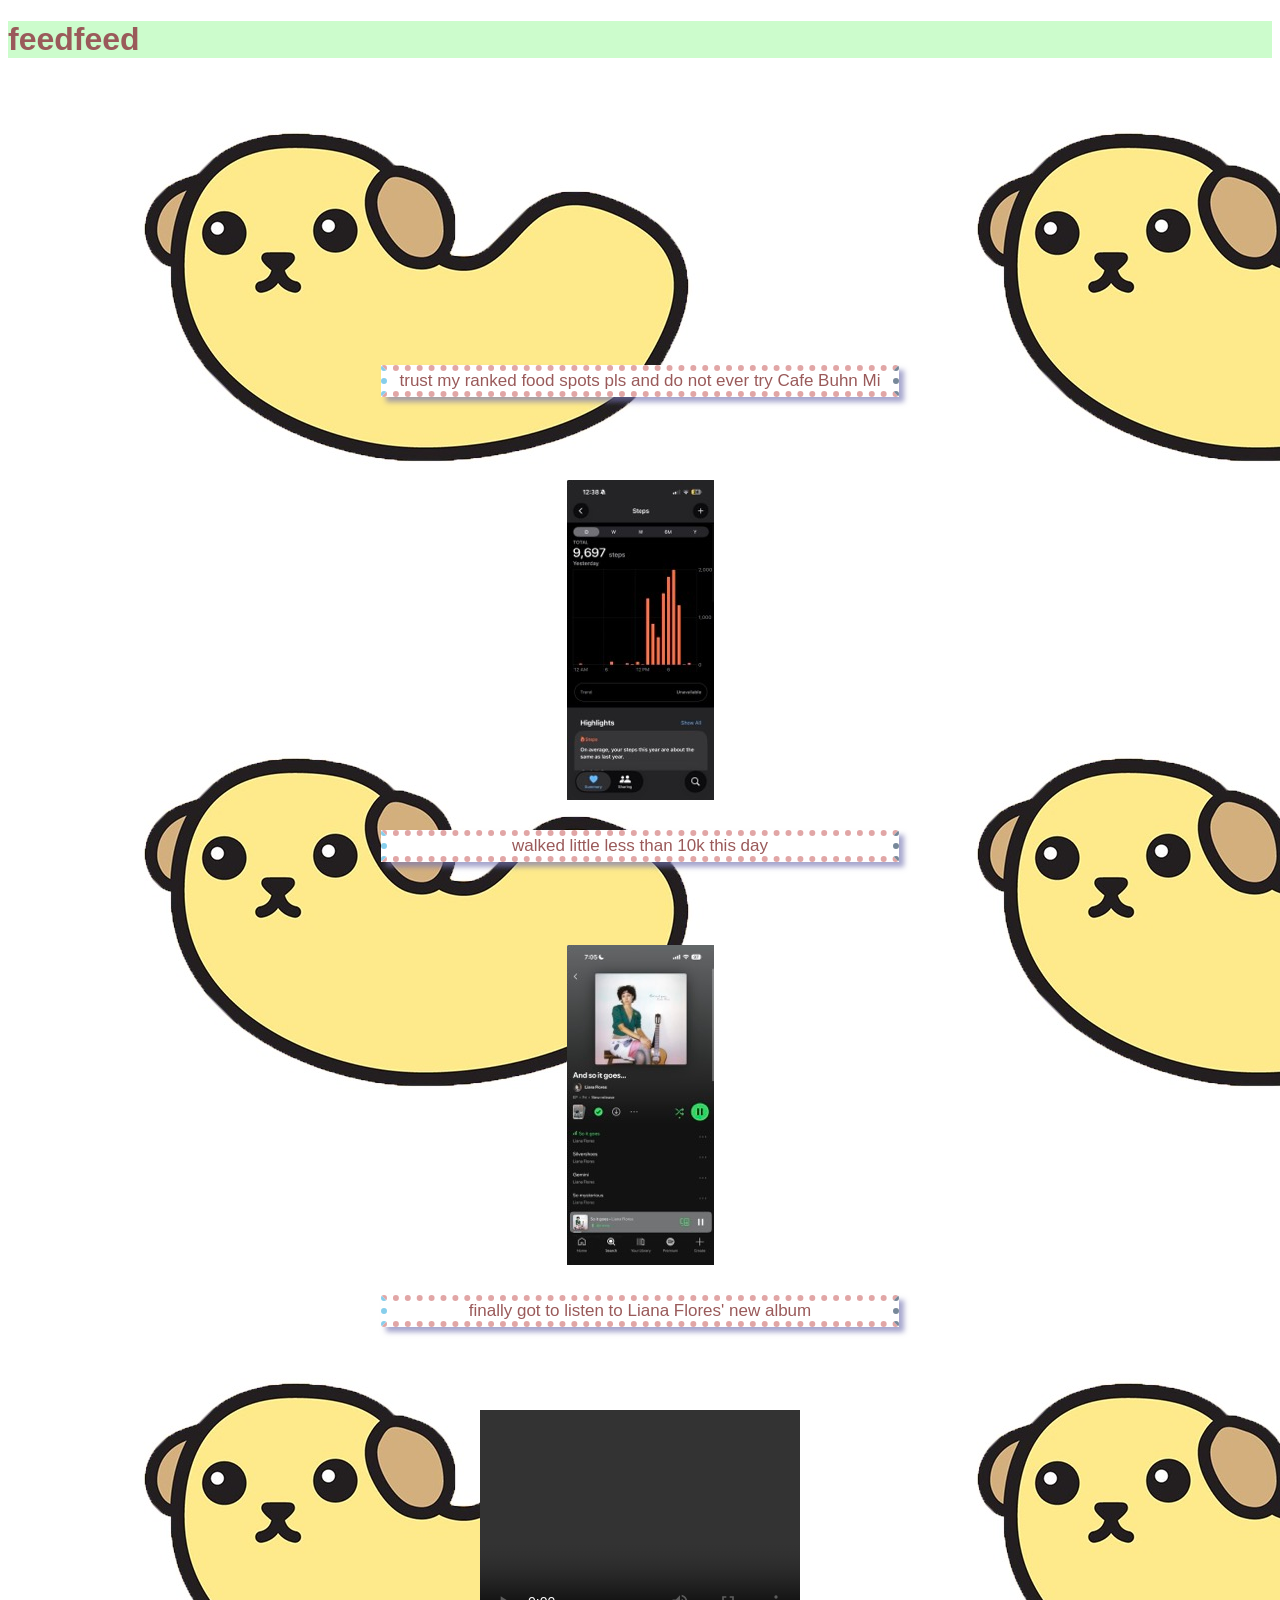
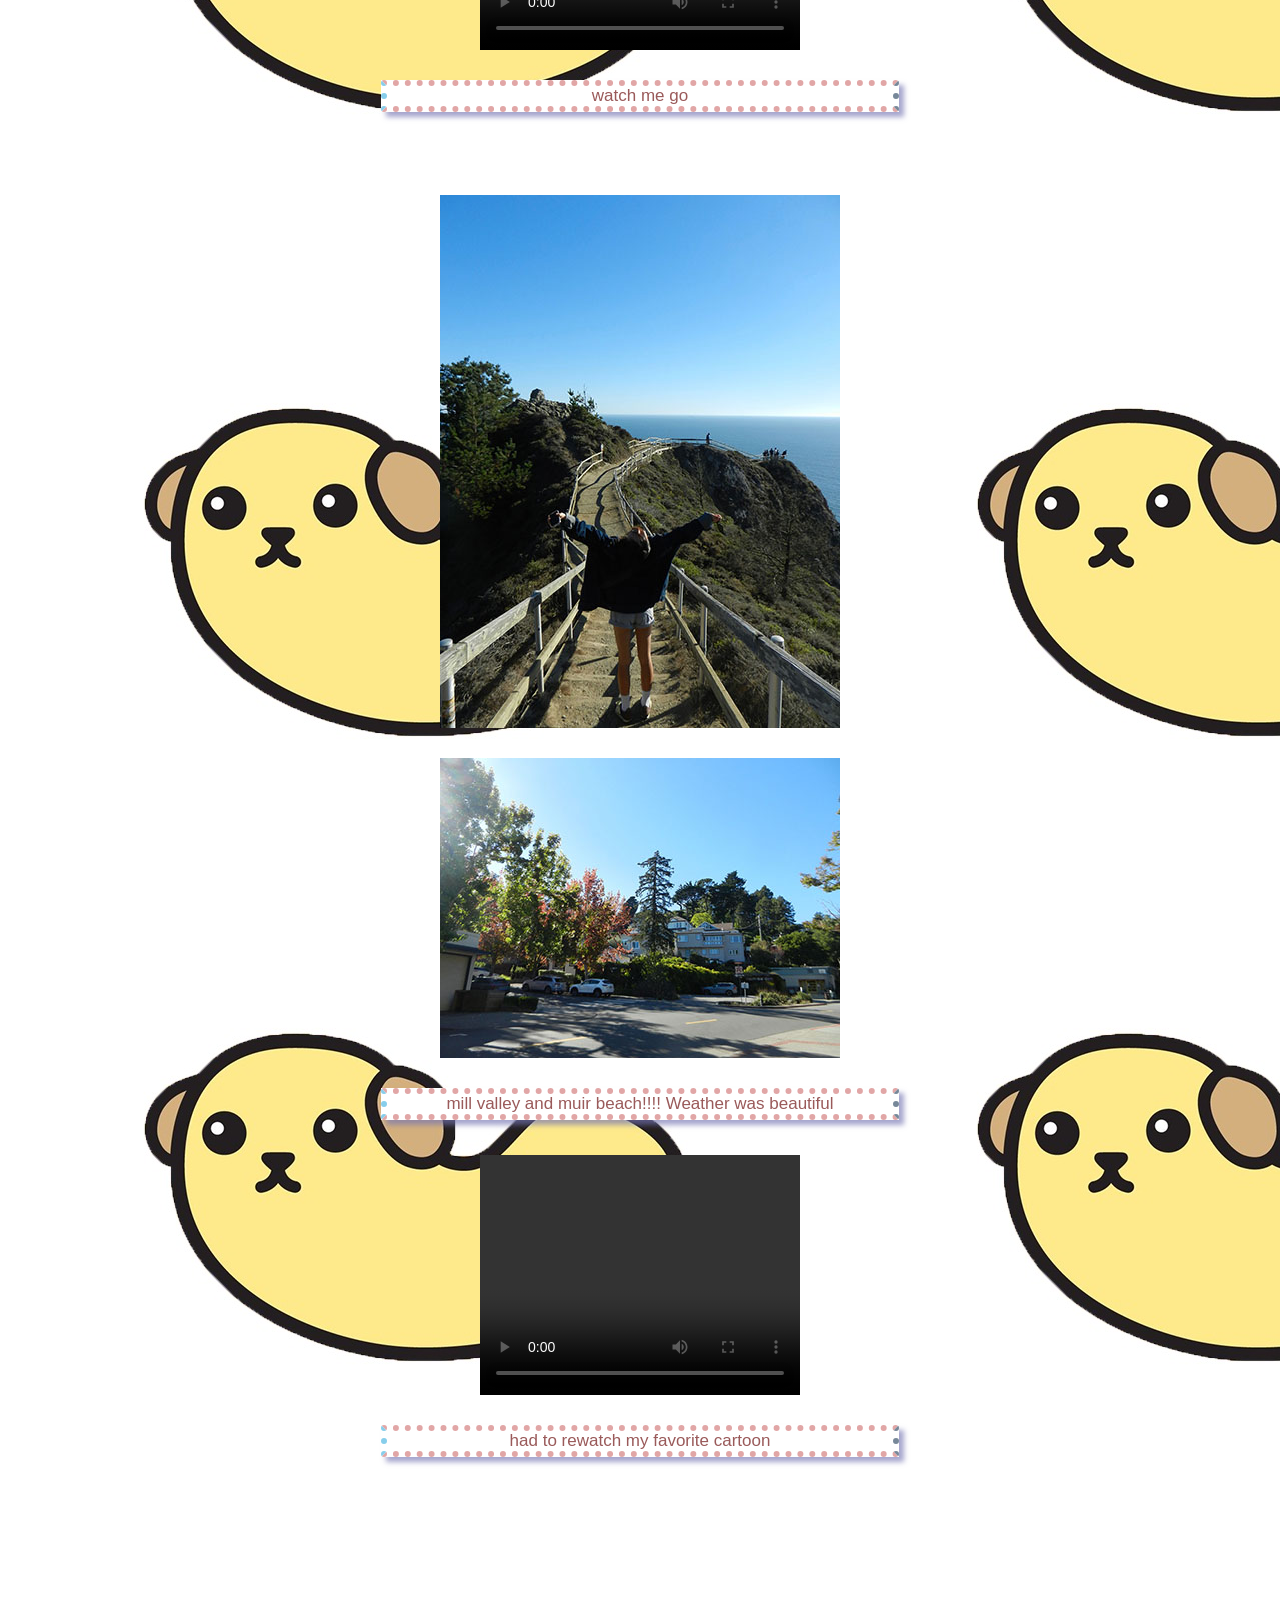
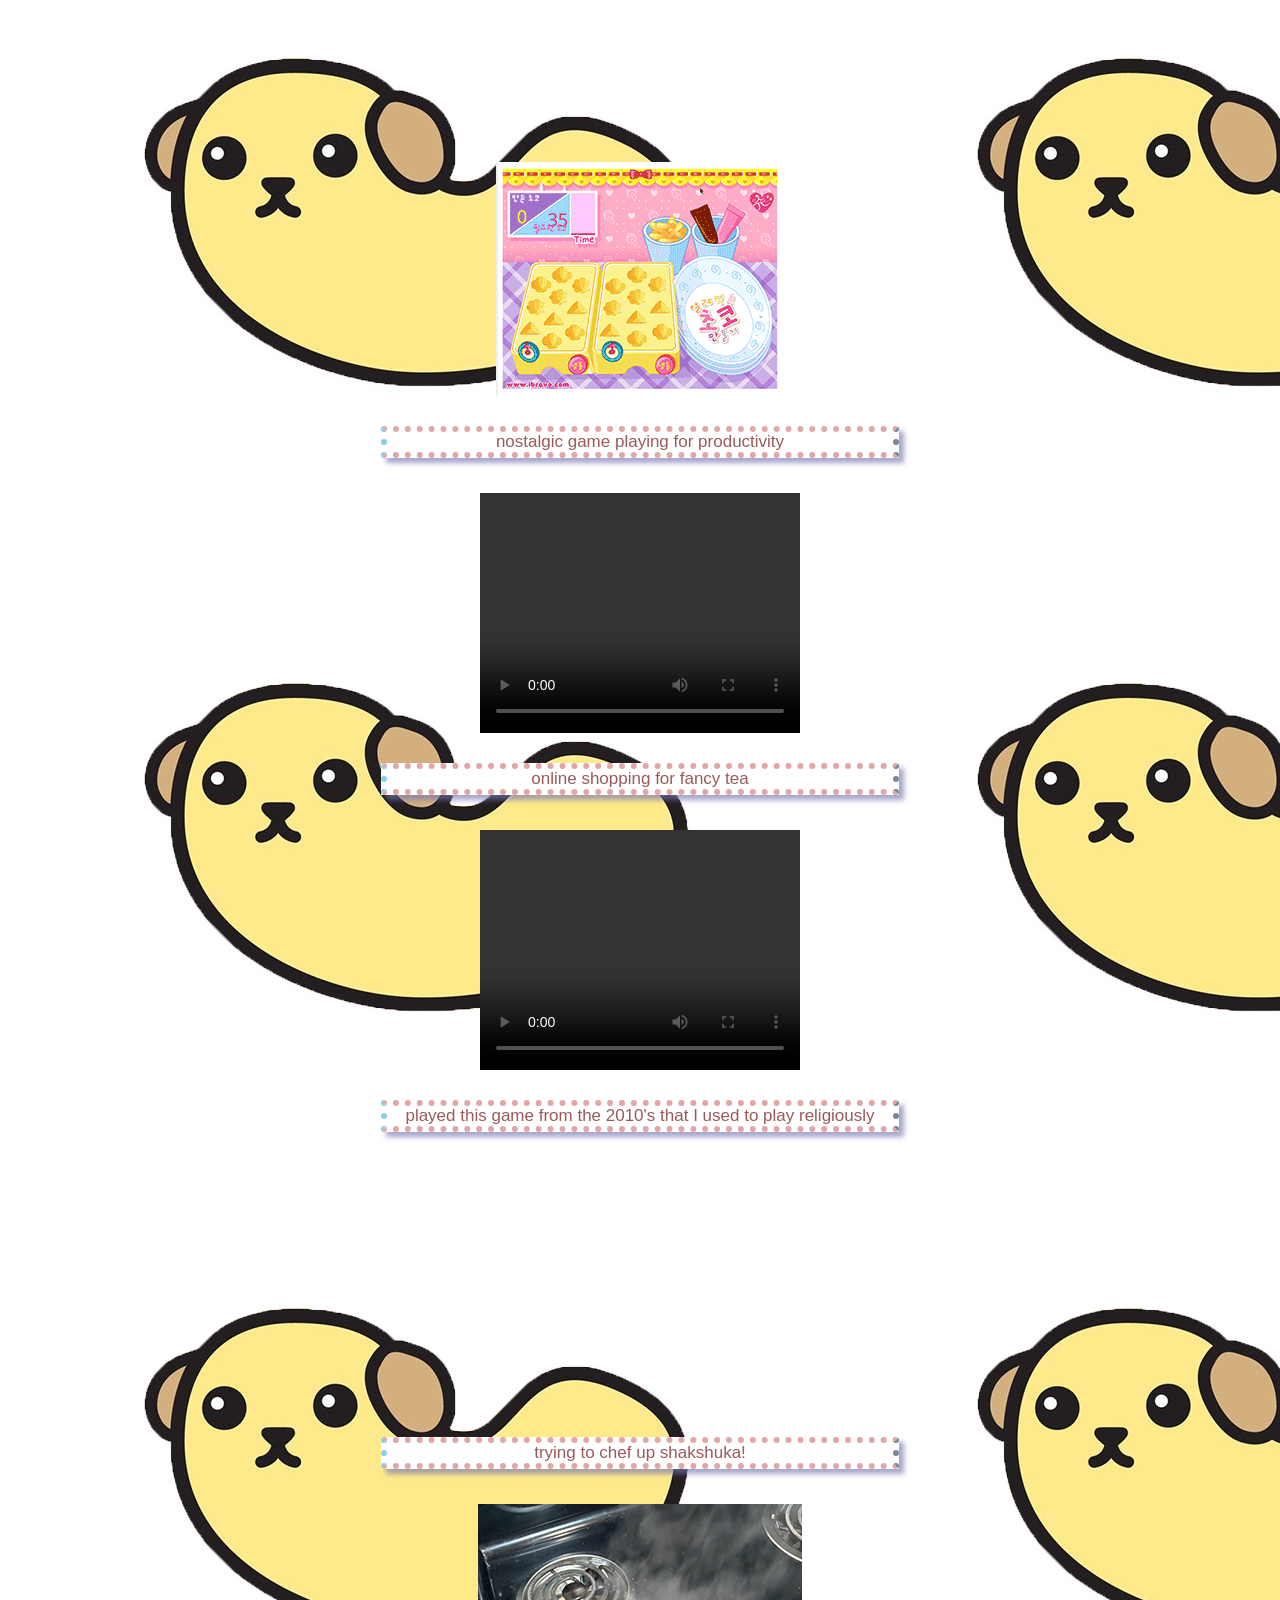
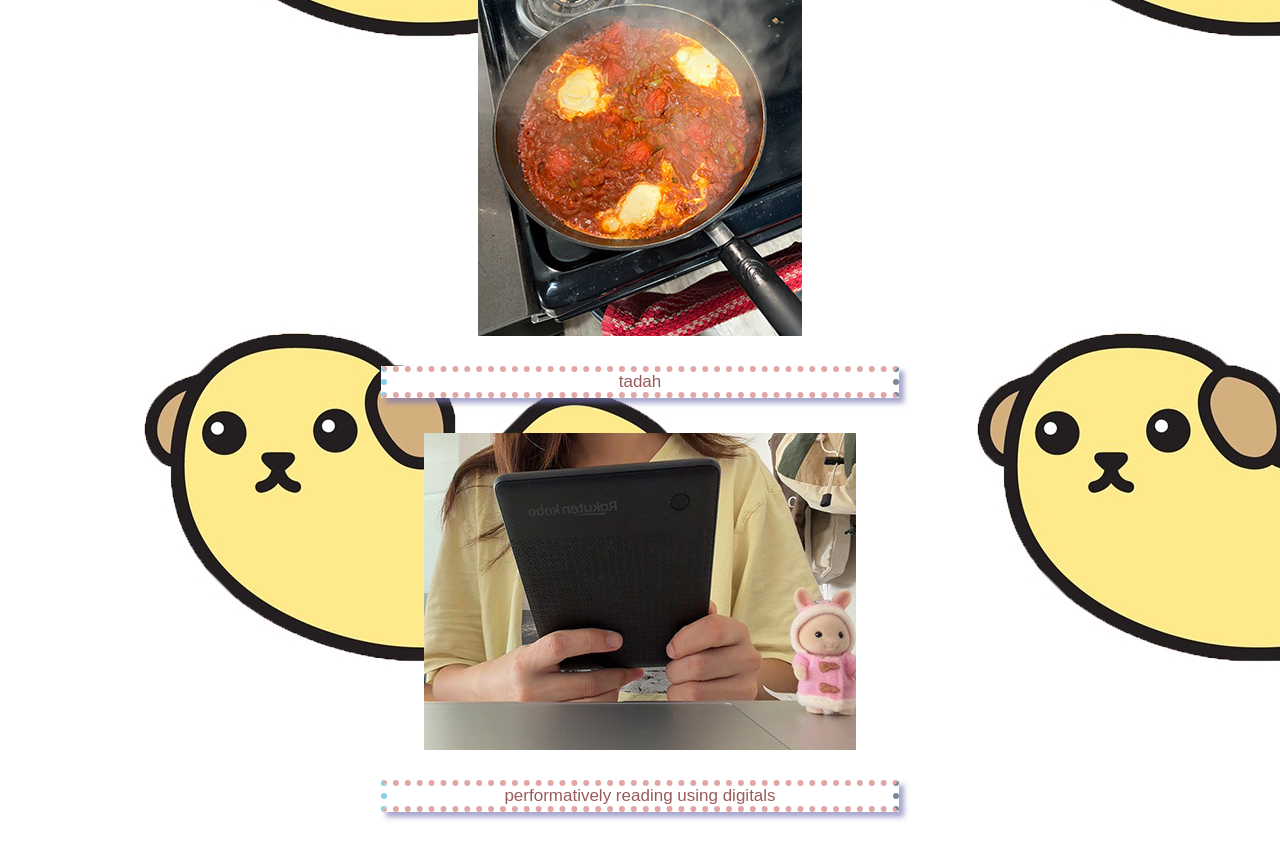
==== feed.html @ 2837db9f "resized for first commit" ====
<!DOCTYPE html>
<html lang="en">
<head>
    <meta charset="UTF-8">
    <meta name="viewport" content="width=device-width, initial-scale=1.0">
    <title>Document</title>
    <link rel="stylesheet" href="css/style.css">
</head>
<h1>feedfeed</h1>

<section class="spotify-widgy">
    <iframe data-testid="embed-iframe" 
    style="border-radius:12px" 
    src="https://open.spotify.com/embed/playlist/7tGWFmxTGkNnIzjXitz4nW?utm_source=generator&si=500f4c40baf04fde" 
    width="50%" 
    height="152" 
    frameBorder="0" 
    allowfullscreen="" allow="autoplay; clipboard-write; encrypted-media; fullscreen; picture-in-picture" 
    loading="lazy">
</iframe>
</section>
<br>
<br>
<br>

<body>
    <section>
    <img src="img/BELI Small.jpeg" alt="">
    <p>trust my ranked food spots pls and do not ever try Cafe Buhn Mi</p>
    <br>
    </section>
    <section>
        <img src="img/Steps Small.jpeg" alt="">
        <p>walked little less than 10k this day</p>
        <br>
    </section>
    <section>
        <img src="img/lianafloresss Small.jpeg" alt="">
        <p>finally got to listen to Liana Flores' new album</p>
        <br>
    </section>
    <section>
    <video width="320px" height="240px" controls>
        <source src="img/otw to muir woods.mp4" type="video/mp4">
    </video>
        <p>watch me go</p>
        <br>
    </section>
    <section>
        <img src="img/muirmuir.jpg" alt="">
        </section>
    <section>
        <img src="img/valley.jpg" alt="">
    </section>
    <p>
        mill valley and muir beach!!!! Weather was beautiful </p>
    </section>
    <section>
        <video width="320px" height="240px" controls>
        <source src="img/rewatching one of fav shows.mp4"> type="video/mp4">
    </video>
    <p>had to rewatch my favorite cartoon</p>
    </section>
    <section>
        <video width="320px" height="240px"
        src="img/scrollingthroughpinterst.mp4">
    </video>
    <section>
        <img src="img/nostalGIAA.gif" alt="">
    <p>nostalgic game playing for productivity</p>
    </section>
    <section>
        <video width="320px" height="240px" controls>
       <source src="img/online shopping.mp4"> 
        </video>
        <p>online shopping for fancy tea</p>
    </section>
    <section>
        <video width="320px" height="240px" controls>
            <source src="img/shakshuka recipe.mp4">
        </video>
    <p>played this game from the 2010's that I used to play religiously</p>
    </section>
    <section>
        <video width="320px" height="240px"
        src="img/shakshuka recipe.mp4">
    </video>
    <p>trying to chef up shakshuka!</p>
    </section>
    <section>
        <img src="img/shakshukaa.jpg" alt="">
        <p>tadah</p>
    </section>
    <section>
        <img src="img/performative.jpg" alt="">
        <p>performatively reading using digitals</p>
    </section>
</body>
</html>
---- css/style.css ----
body {
    background-color: rgb(141, 226, 226);
    text-decoration: none;
}
h1 {
    color:rgb(154, 90, 90);
    background-color: rgb(204, 252, 204);
    font-family: Verdana, Geneva, Tahoma, sans-serif;
}
p {
    color:rgb(154, 90, 90) ;
    font-family: Verdana, Geneva, Tahoma, sans-serif;
  font-size: 17px;
  text-align: center;
}
p {
border: 6px dotted lightsalmon;
border-color: rgba(207, 113, 113, 0.628) lightslategray rgba(207, 113, 113, 0.628) skyblue;
margin: 30px auto 35px auto;
width: 40%;
box-shadow: 5px 5px 5px rgba(117, 117, 178, 0.638);

}
section {
    margin-bottom: 15px;
}

#first-section{ 
    margin-top: 55px;
}
img {
    margin: 30px auto 30px auto;
    display: block
}
video {
    margin: 30px auto 30px auto;
    display: block
}
.spotify-widgy {
    text-align: center;
}
body {
    background-image: url("../img/cashewshibarr.jpeg")
}
p {
  background-color: white;
}
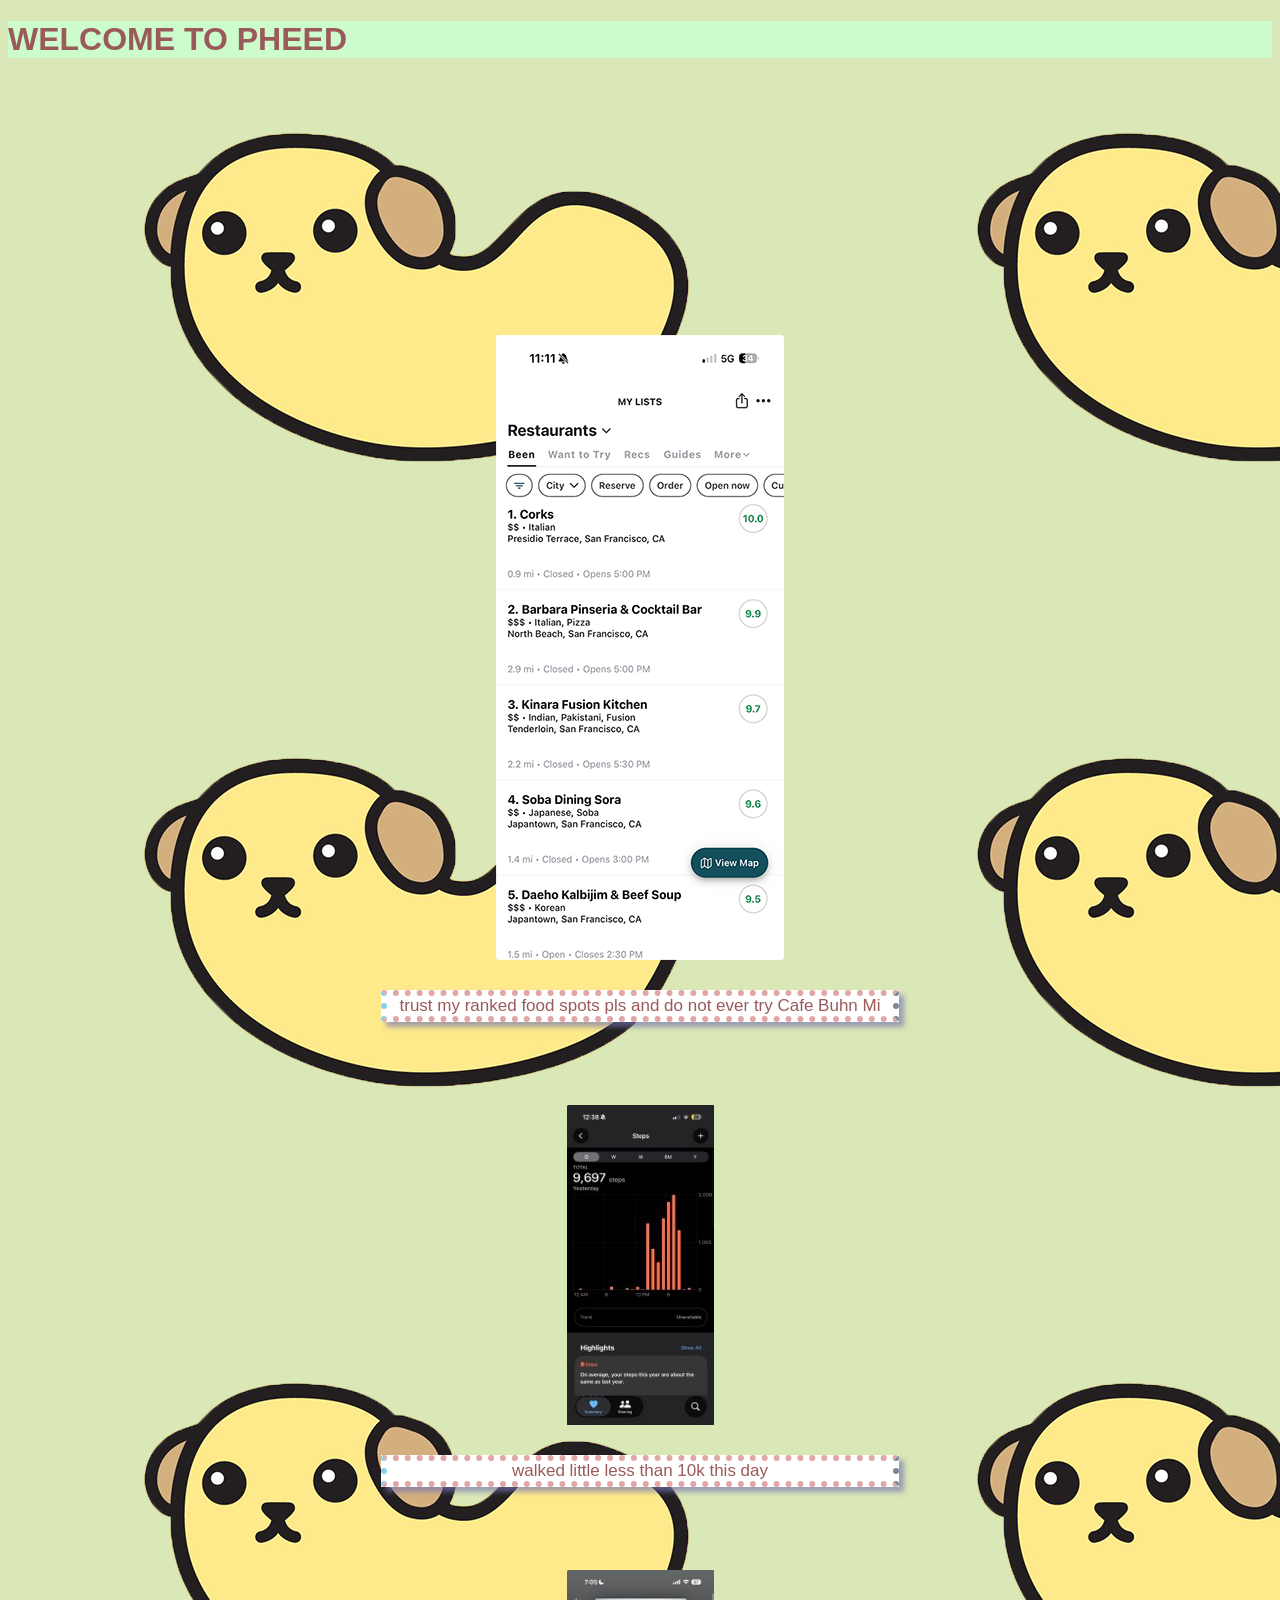
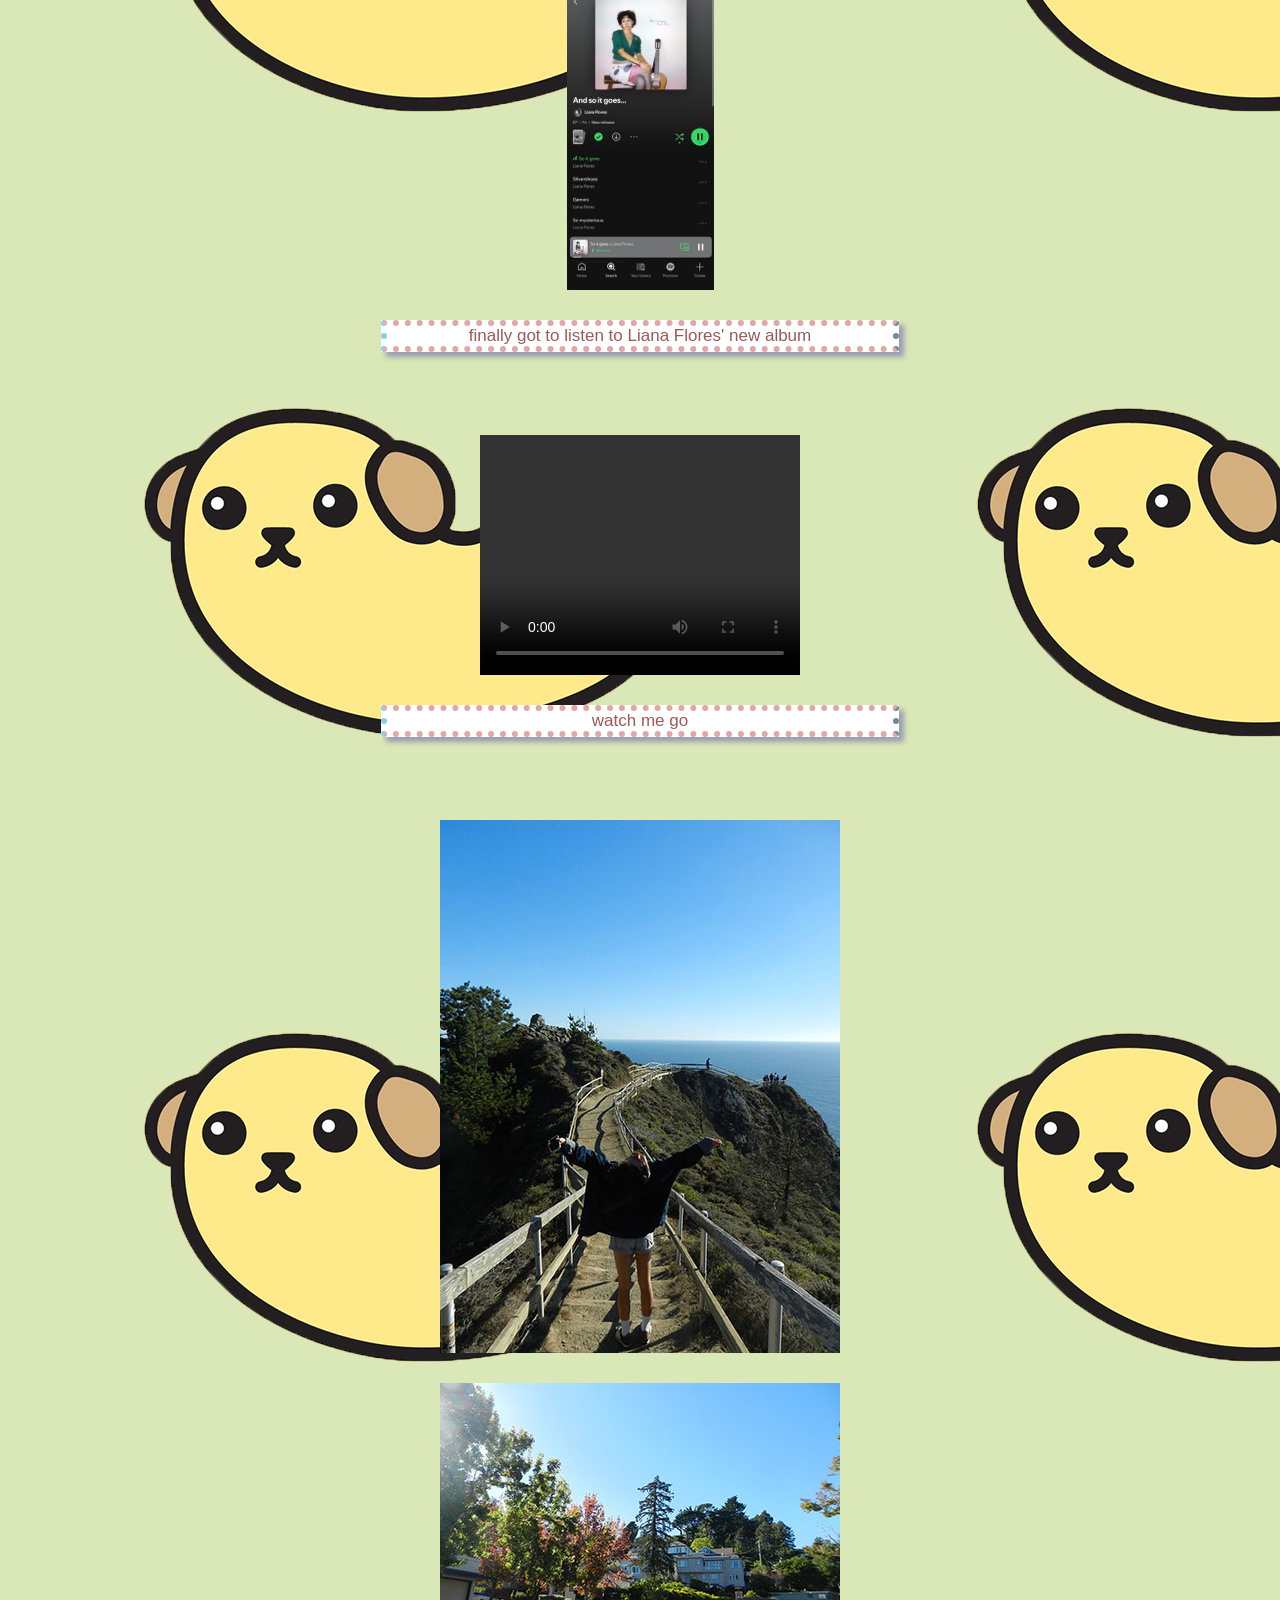
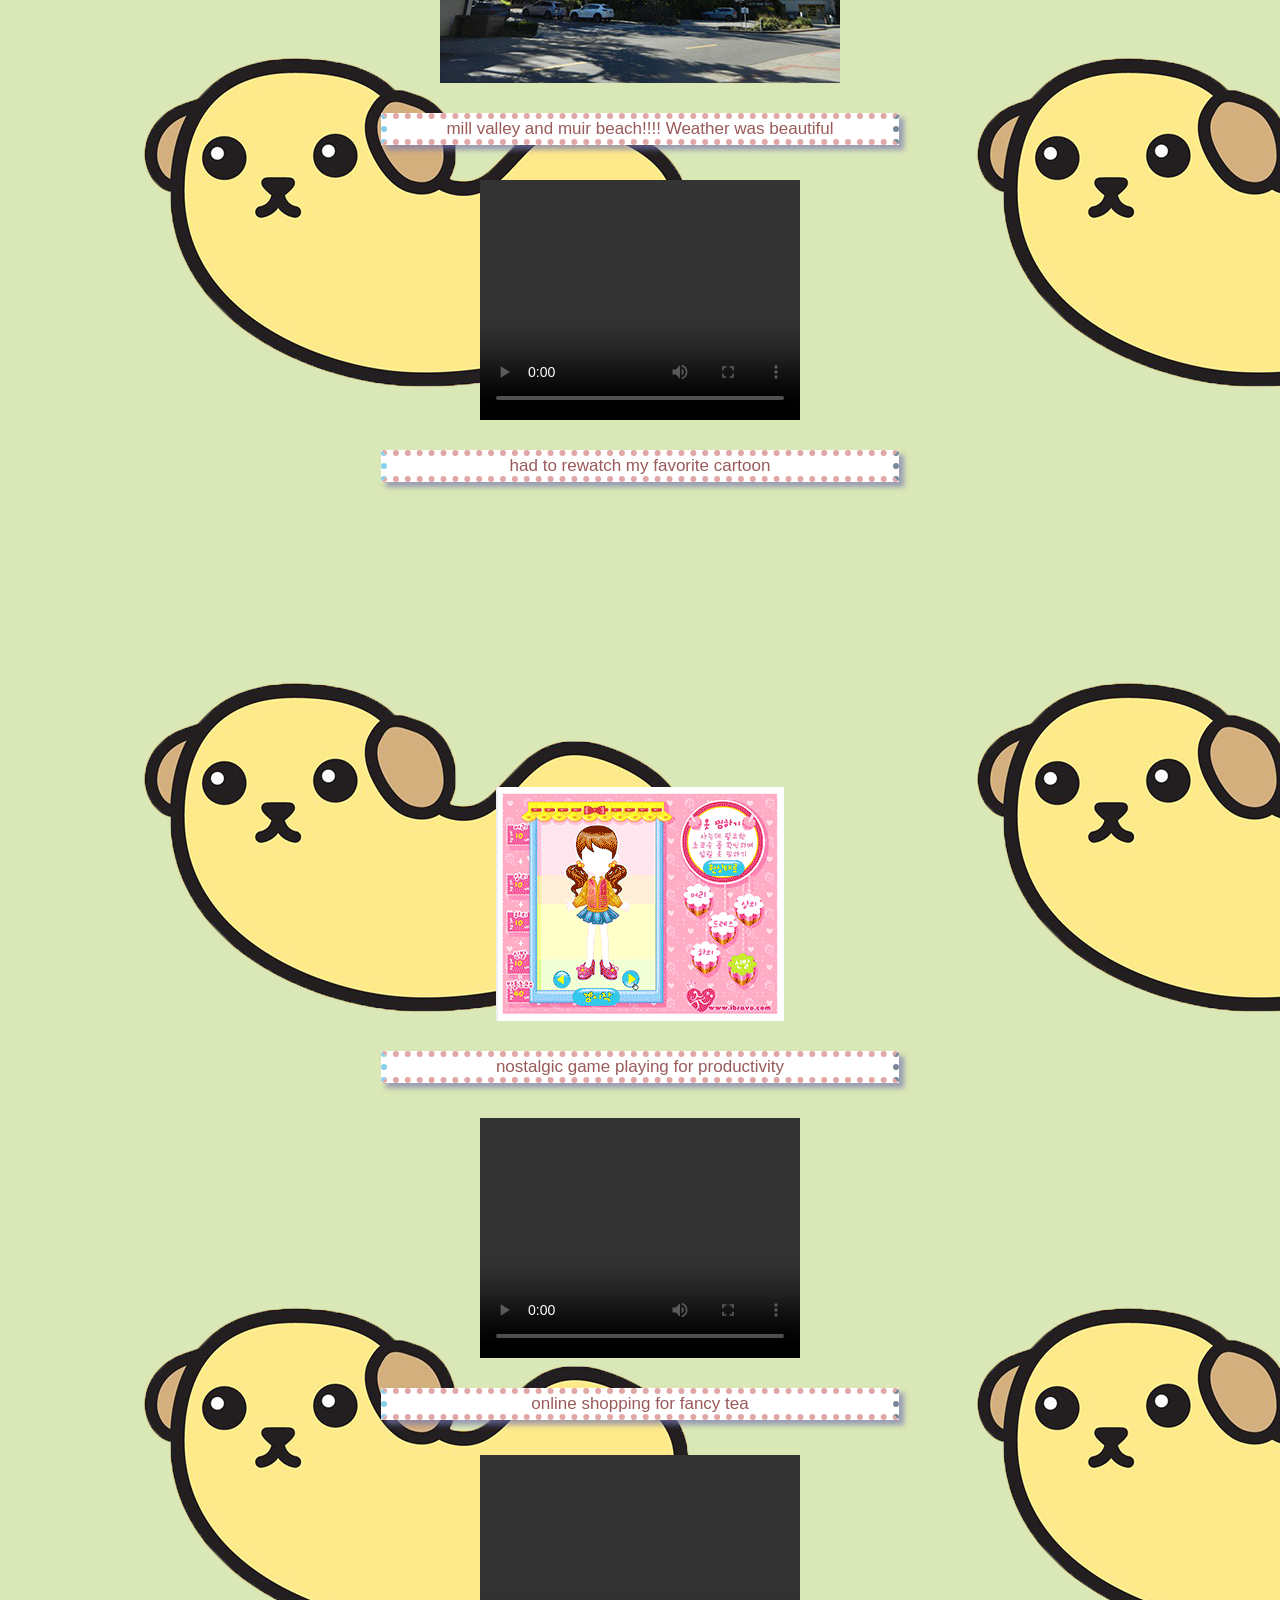
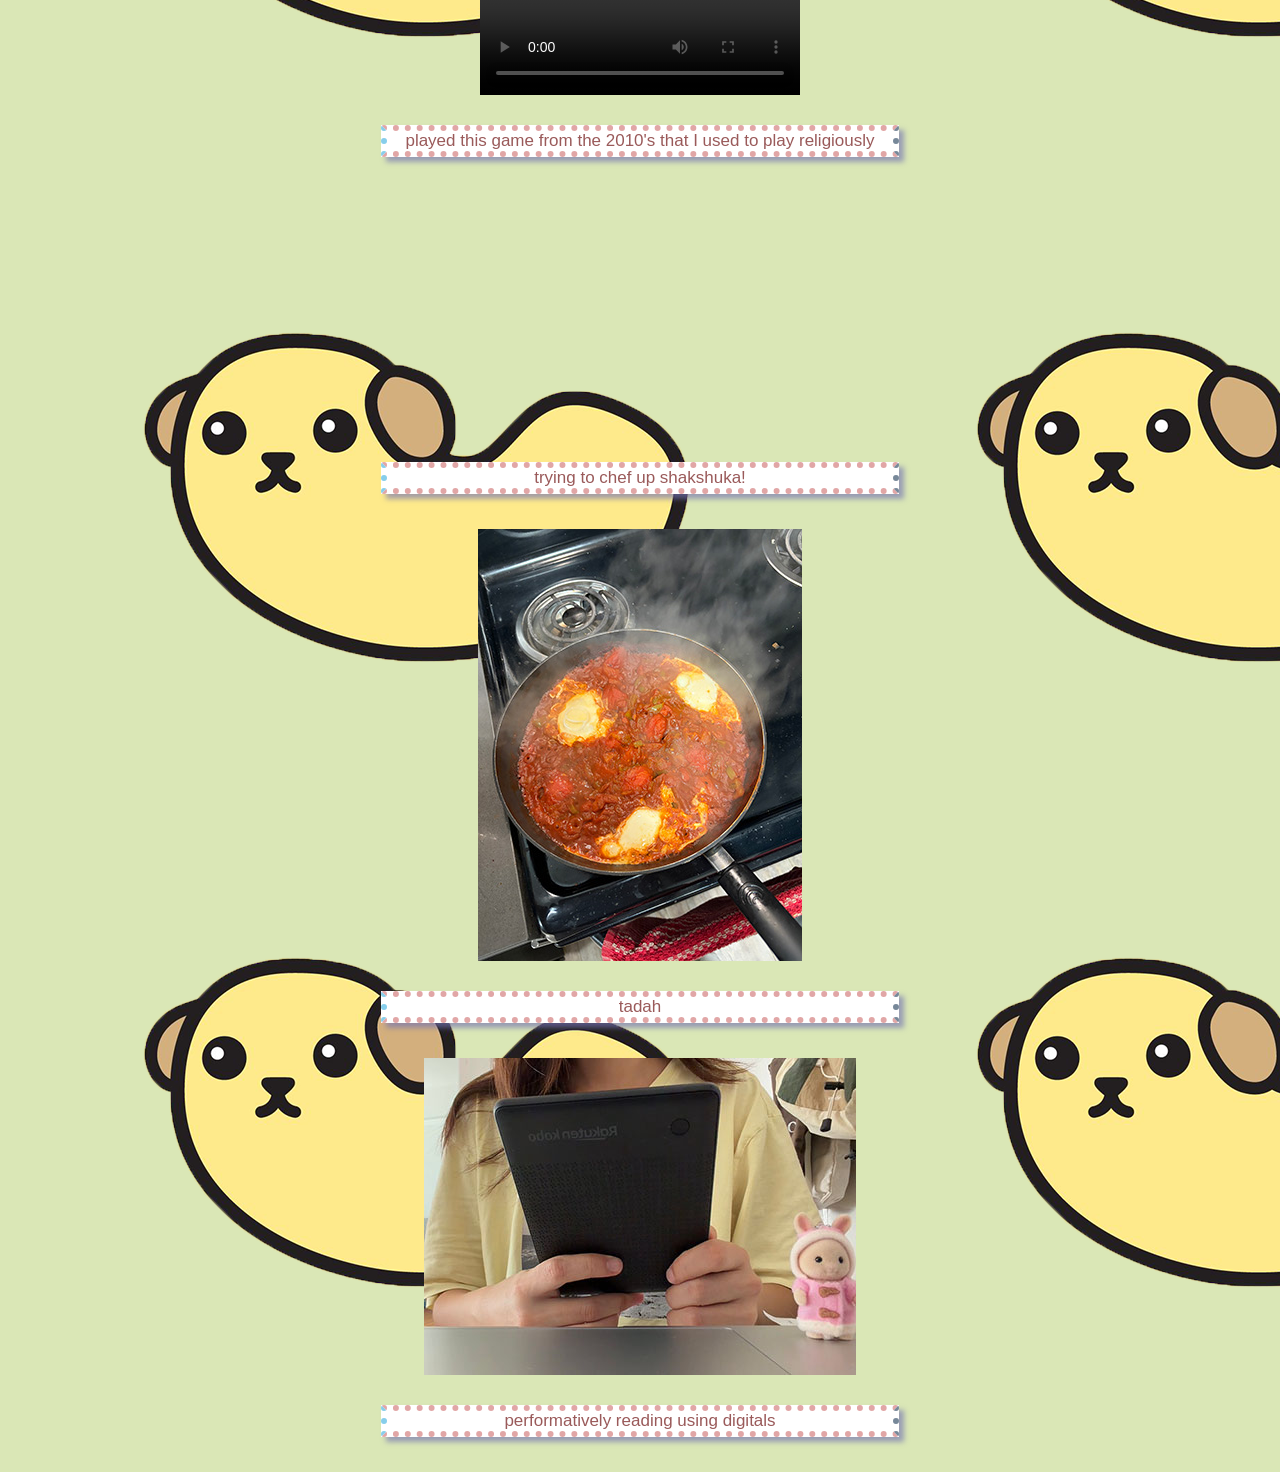
==== commit 1be0a219: "dafeed copy paste new one" ====
--- a/feed.html
+++ b/feed.html
@@ -6,7 +6,7 @@
     <title>Document</title>
     <link rel="stylesheet" href="css/style.css">
 </head>
-<h1>feedfeed</h1>
+<h1>WELCOME TO PHEED</h1>
 
 <section class="spotify-widgy">
     <iframe data-testid="embed-iframe" 
@@ -25,7 +25,7 @@
 
 <body>
     <section>
-    <img src="img/BELI Small.jpeg" alt="">
+    <img src="img/BELIIII.png" alt="">
     <p>trust my ranked food spots pls and do not ever try Cafe Buhn Mi</p>
     <br>
     </section>
--- a/css/style.css
+++ b/css/style.css
@@ -1,5 +1,5 @@
 body {
-    background-color: rgb(141, 226, 226);
+    background-color: rgb(218, 231, 182);
     text-decoration: none;
 }
 h1 {
@@ -40,7 +40,7 @@
     text-align: center;
 }
 body {
-    background-image: url("../img/cashewshibarr.jpeg")
+    background-image: url("../img/cashewshibarr.png")
 }
 p {
   background-color: white;
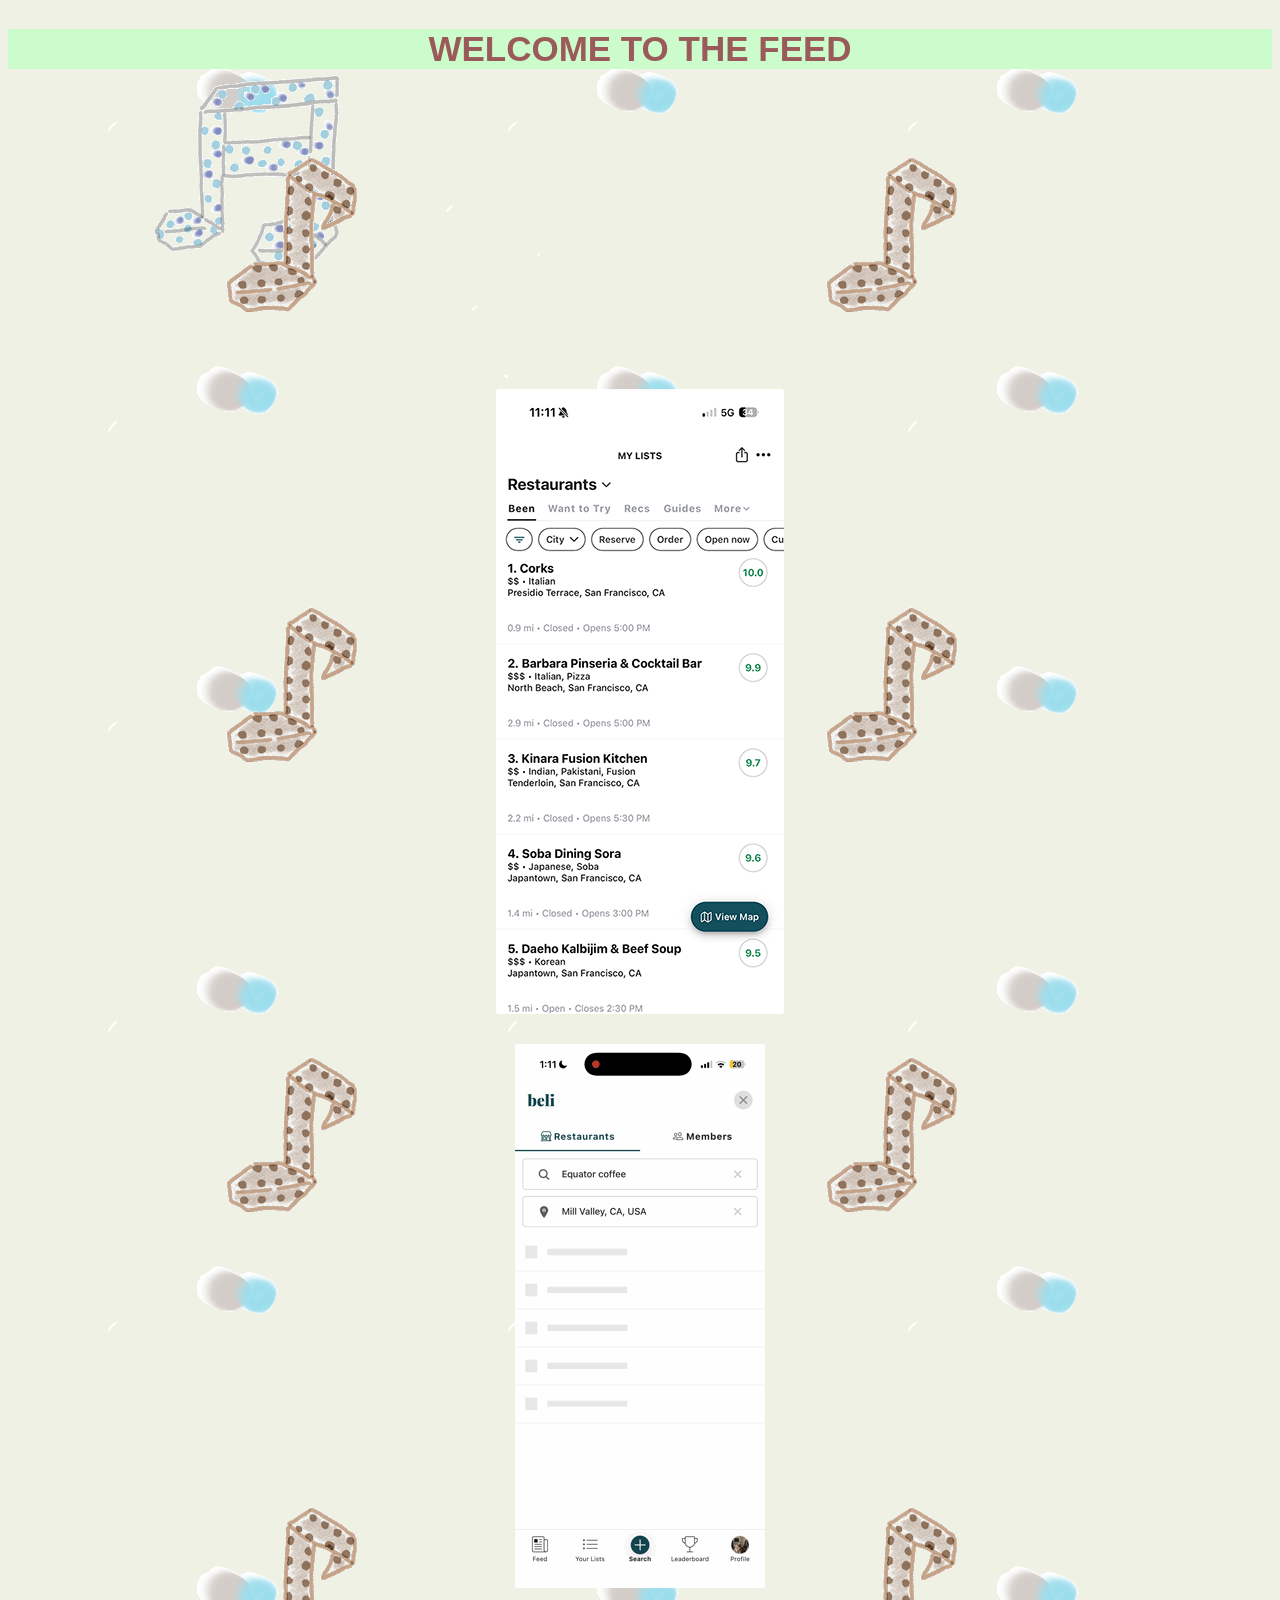
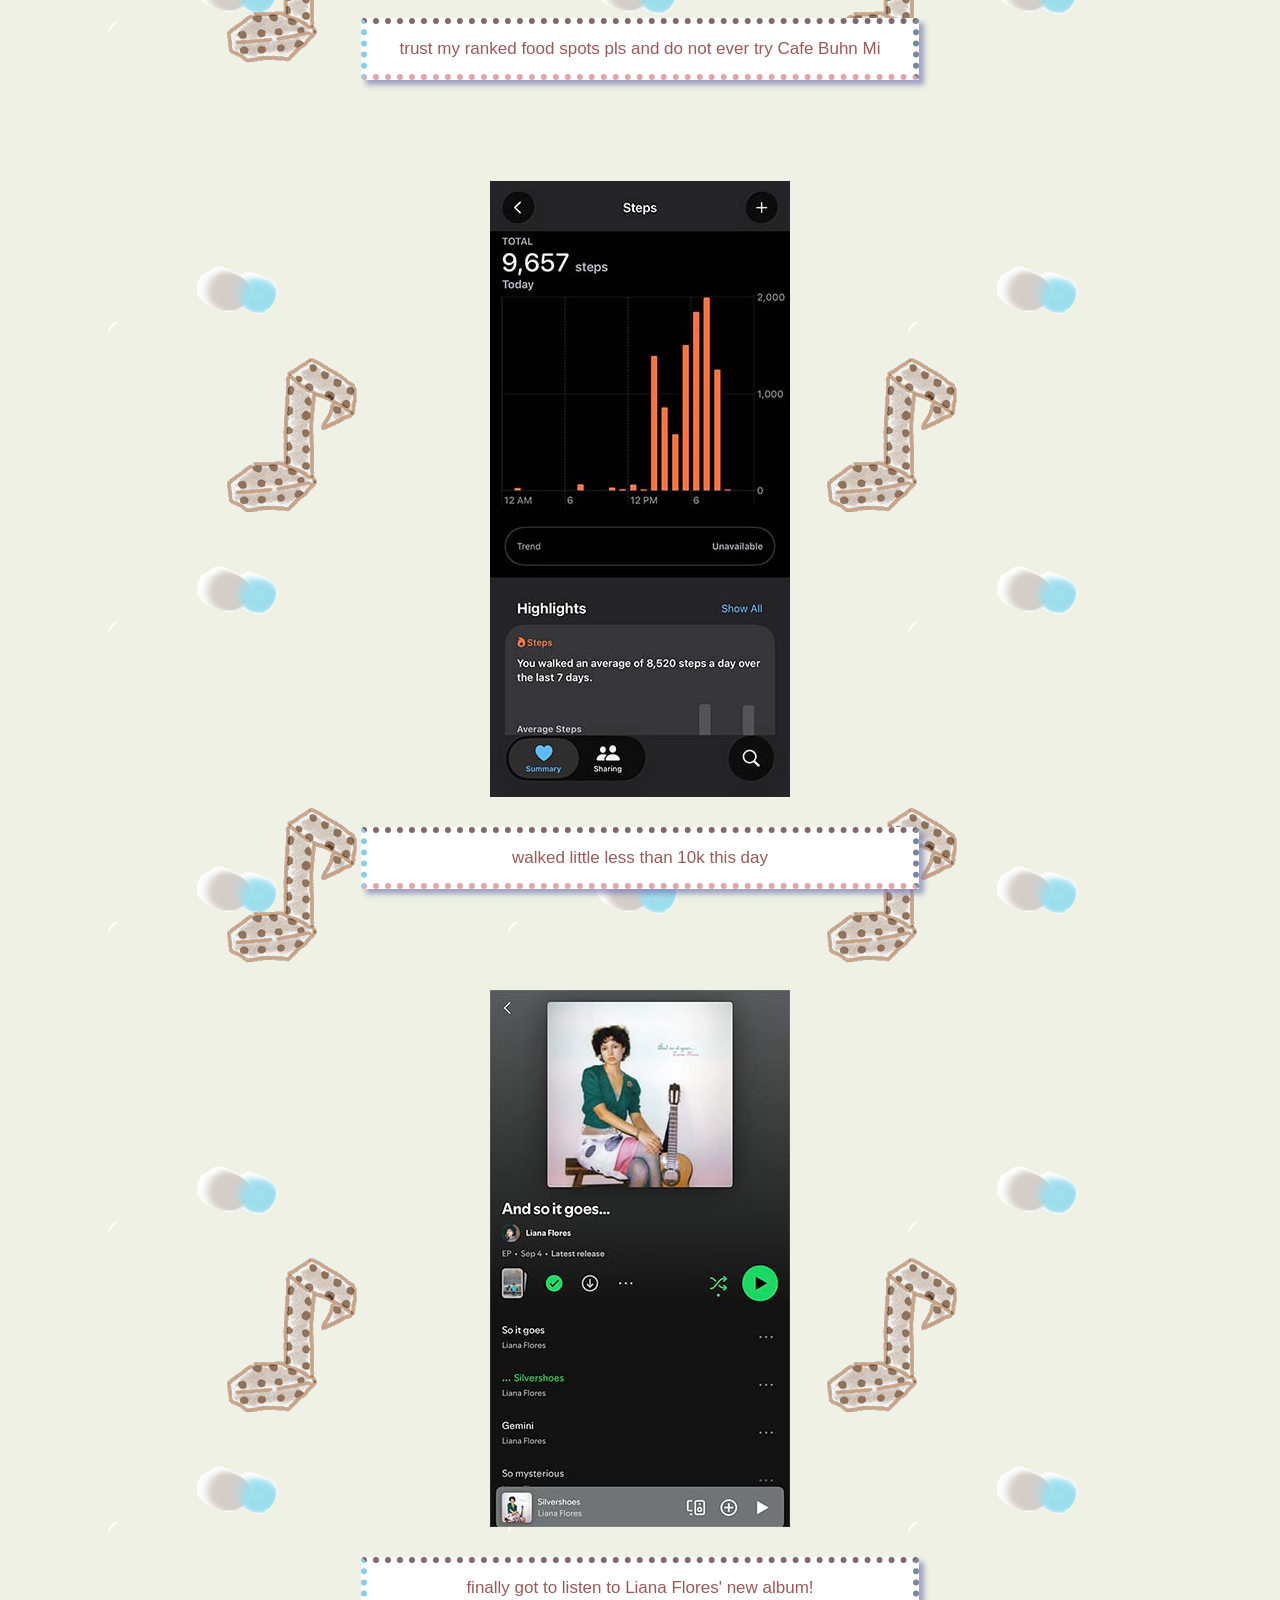
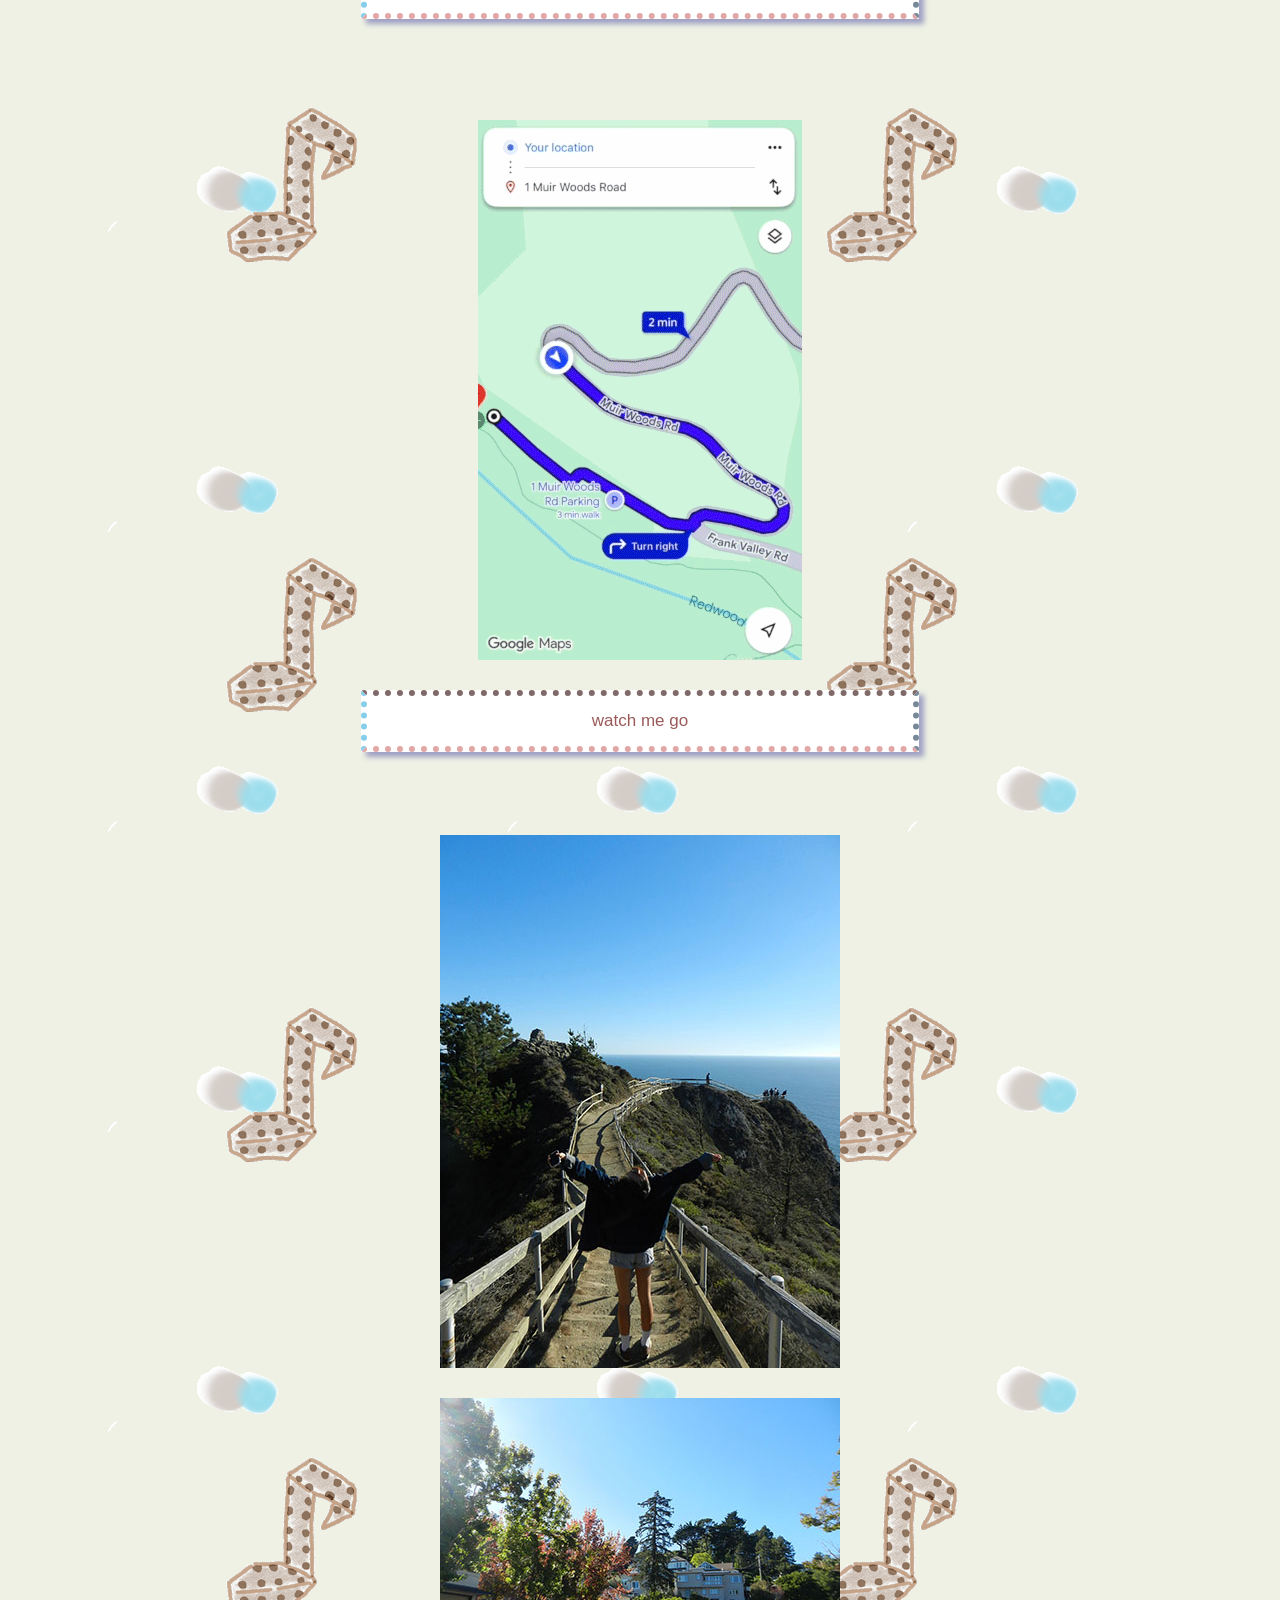
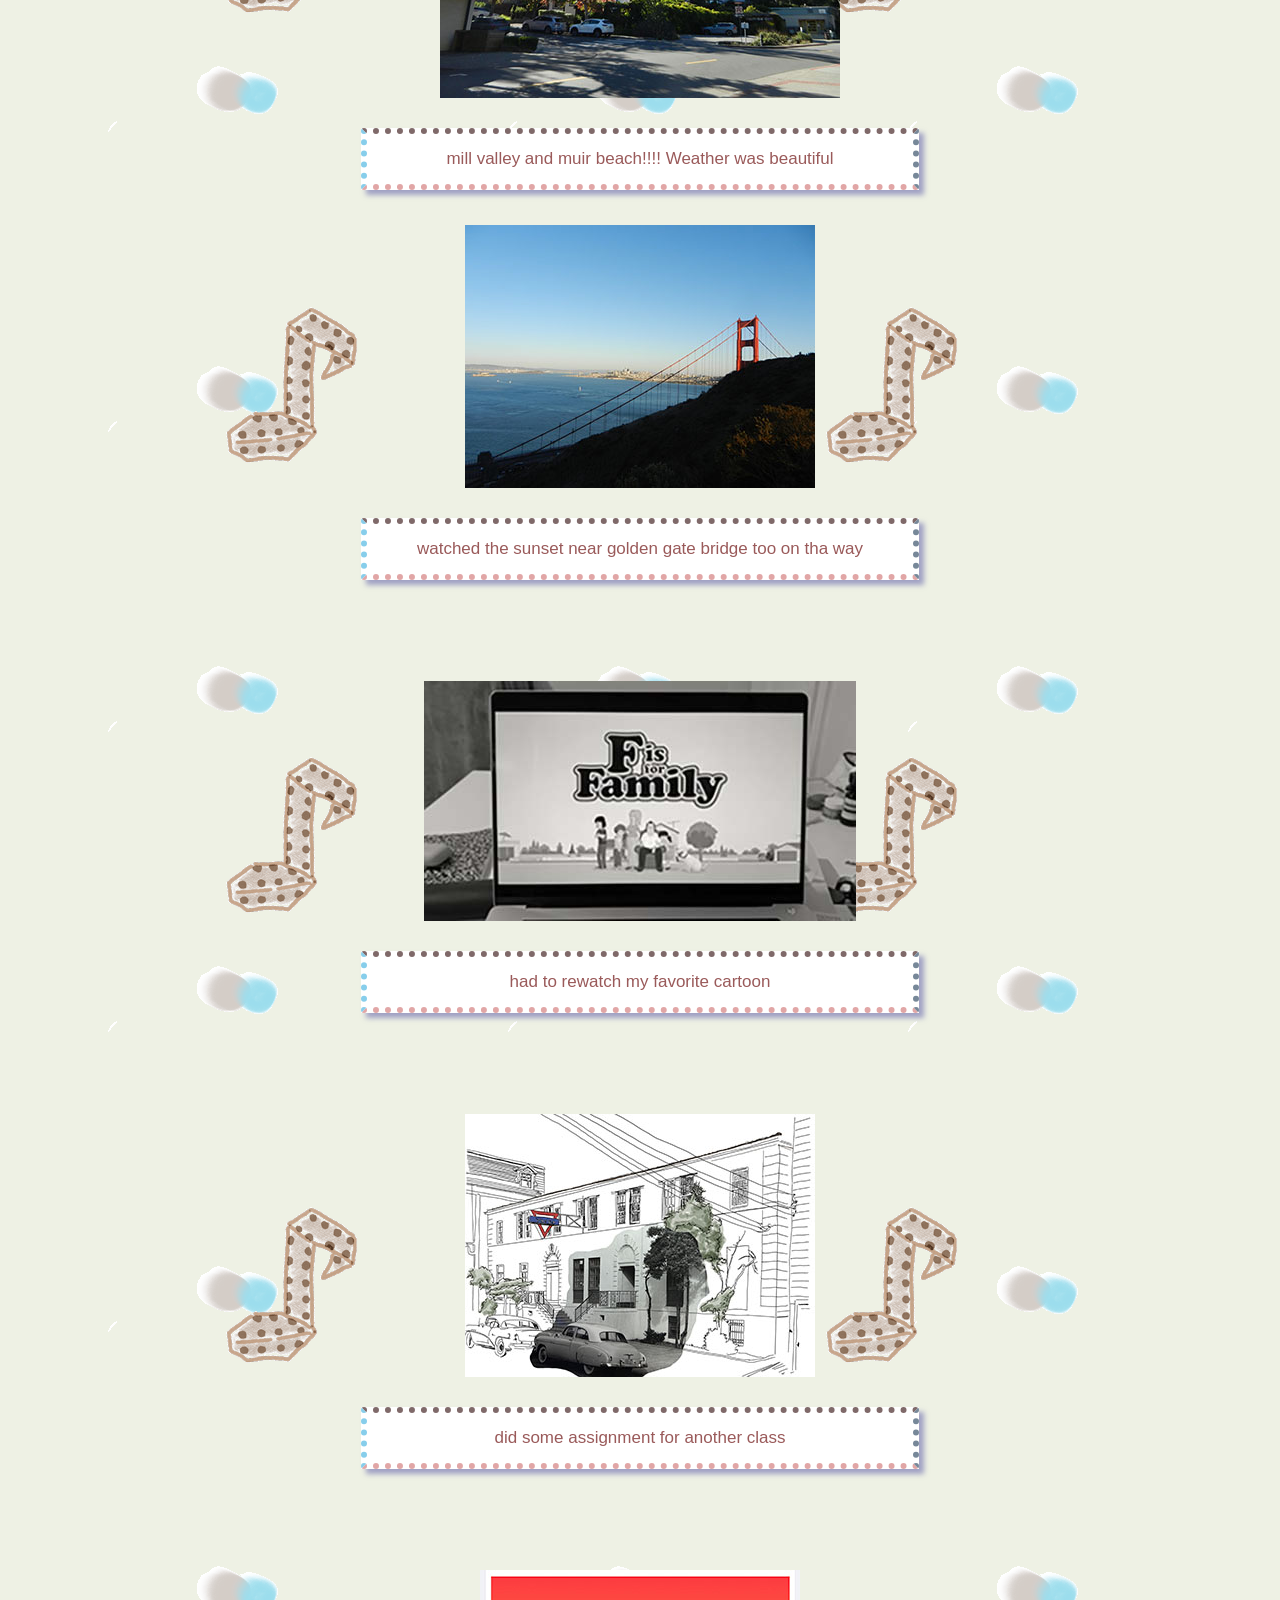
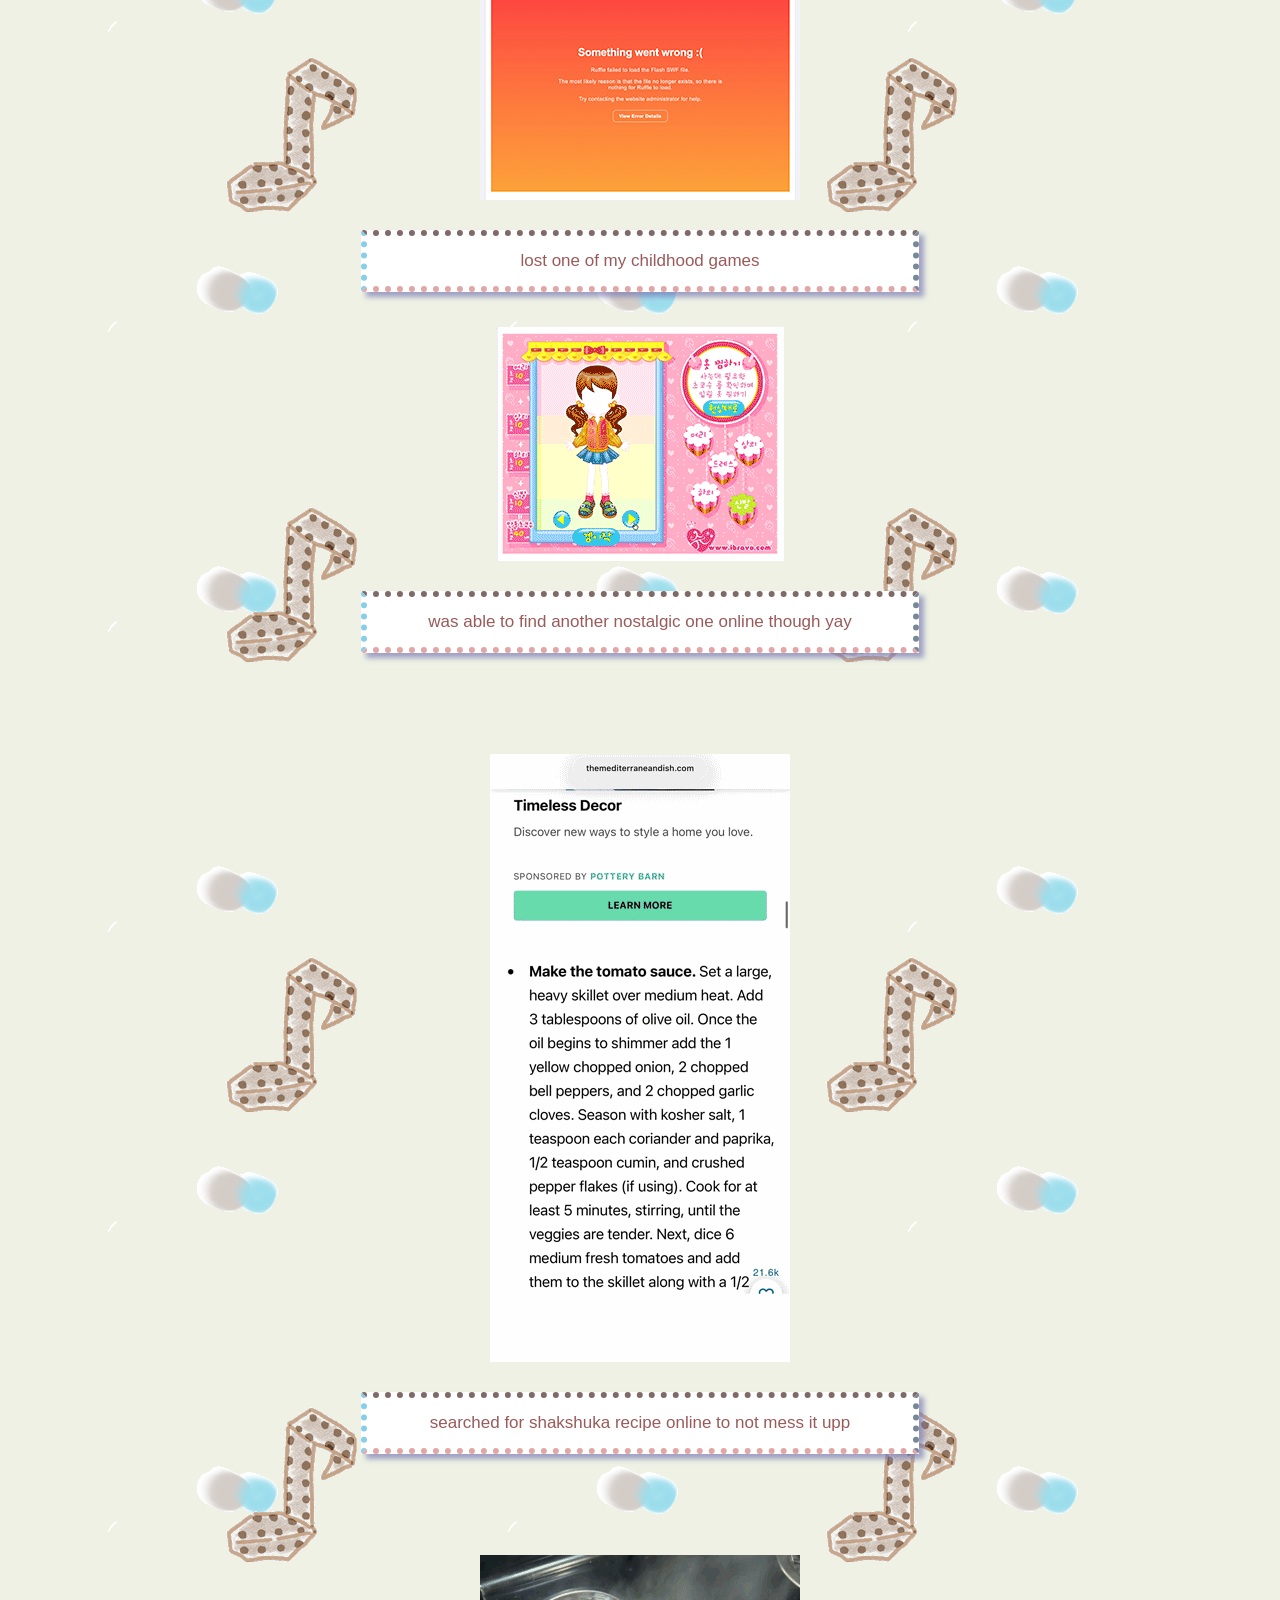
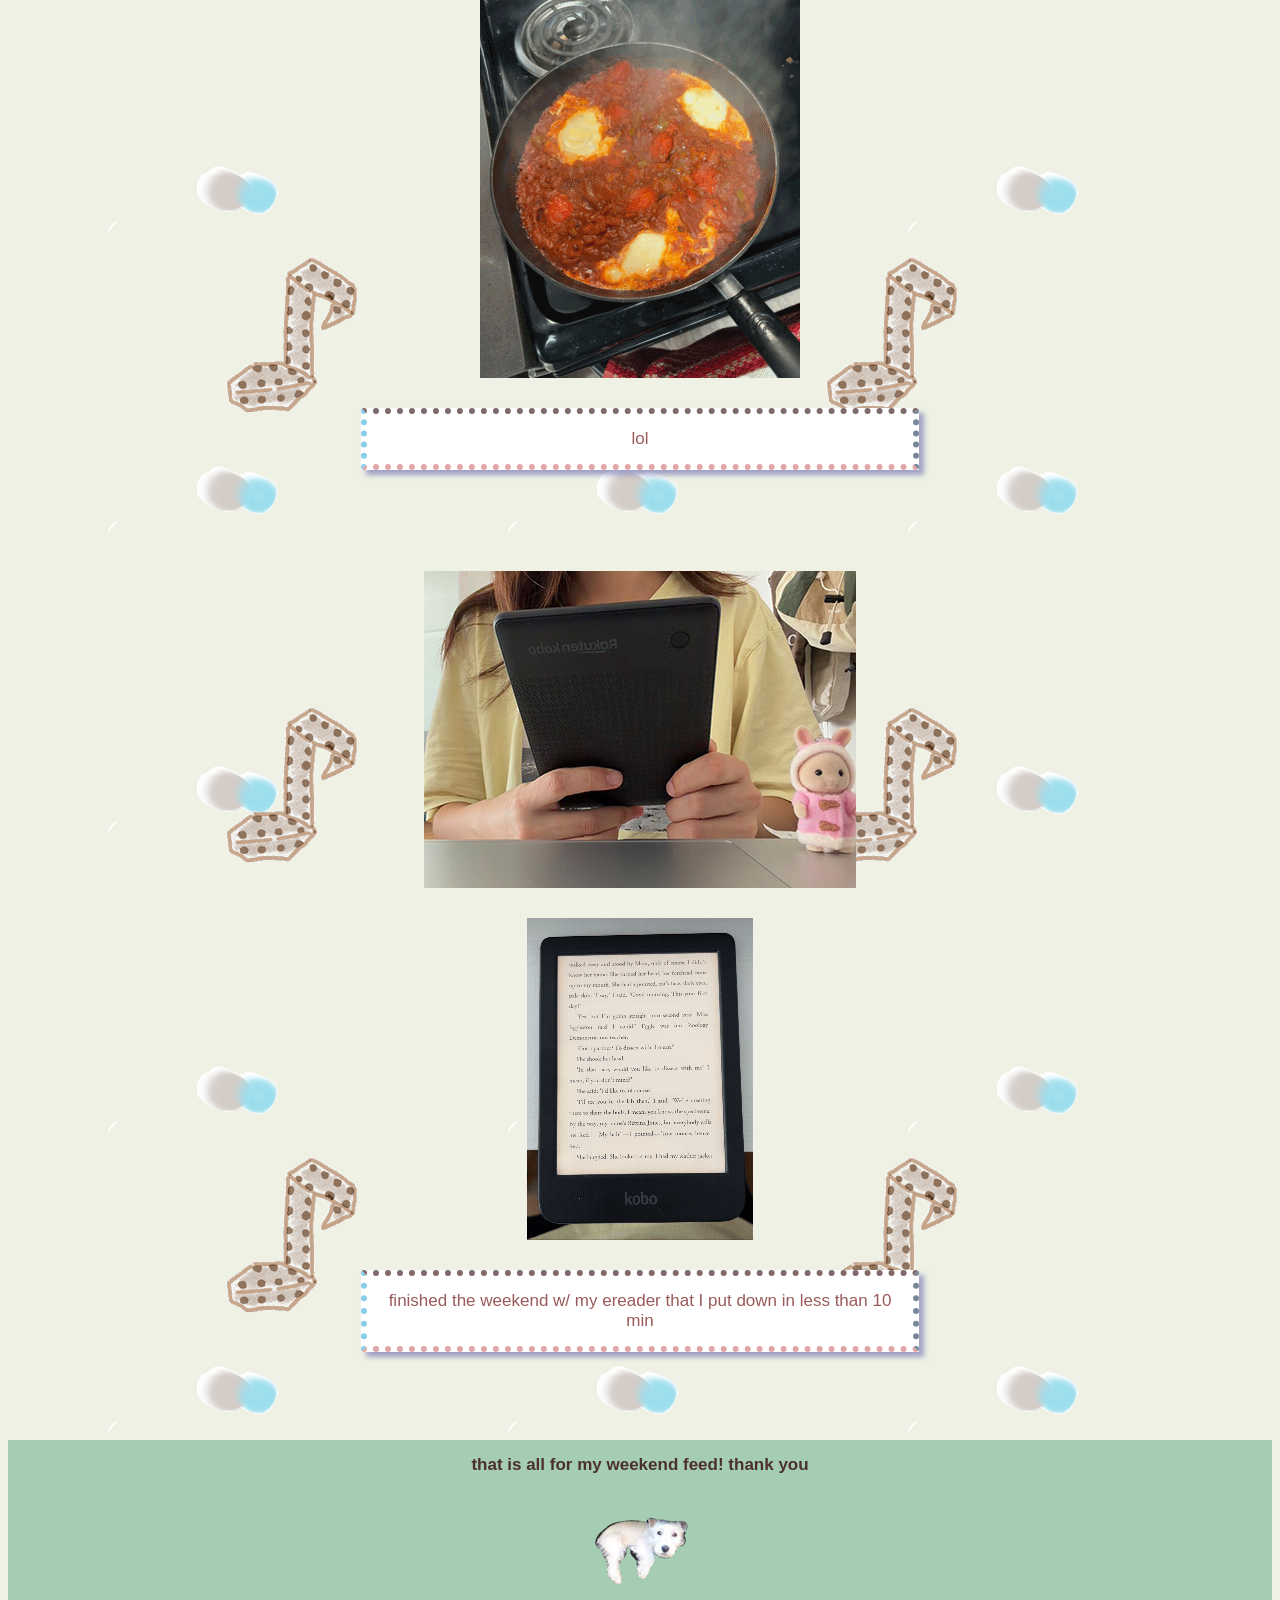
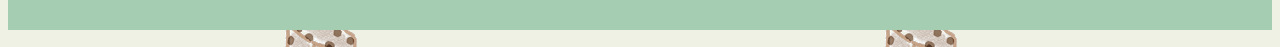
==== commit fce2b988: "secondcommittt for actual website online!!! yippeh" ====
--- a/feed.html
+++ b/feed.html
@@ -6,7 +6,9 @@
     <title>Document</title>
     <link rel="stylesheet" href="css/style.css">
 </head>
-<h1>WELCOME TO PHEED</h1>
+<h2>WELCOME TO THE FEED</h2>
+<br>
+<br>
 
 <section class="spotify-widgy">
     <iframe data-testid="embed-iframe" 
@@ -18,31 +20,31 @@
     allowfullscreen="" allow="autoplay; clipboard-write; encrypted-media; fullscreen; picture-in-picture" 
     loading="lazy">
 </iframe>
-</section>
+</section id="right-column">
 <br>
 <br>
 <br>
-
-<body>
+<body class="page2">
     <section>
-    <img src="img/BELIIII.png" alt="">
+    <img src="img/BELIIII.png" alt=""> <img src="img/belirate.gif" alt="">
     <p>trust my ranked food spots pls and do not ever try Cafe Buhn Mi</p>
+    </section>
     <br>
-    </section>
+    <br>
     <section>
-        <img src="img/Steps Small.jpeg" alt="">
+        <img src="img/stepss.jpg" alt="">
         <p>walked little less than 10k this day</p>
         <br>
-    </section>
-    <section>
-        <img src="img/lianafloresss Small.jpeg" alt="">
-        <p>finally got to listen to Liana Flores' new album</p>
         <br>
     </section>
-    <section>
-    <video width="320px" height="240px" controls>
-        <source src="img/otw to muir woods.mp4" type="video/mp4">
-    </video>
+<section>
+        <img src="img/liana.jpg" alt="">
+        <p>finally got to listen to Liana Flores' new album!</p>
+        <br>
+        <br>
+    </section>
+<section>
+   <img src="img/googlemaps.gif" alt="">
         <p>watch me go</p>
         <br>
     </section>
@@ -56,44 +58,55 @@
         mill valley and muir beach!!!! Weather was beautiful </p>
     </section>
     <section>
-        <video width="320px" height="240px" controls>
-        <source src="img/rewatching one of fav shows.mp4"> type="video/mp4">
-    </video>
+        <img src="img/goldengate.jpg" alt="">
+    </section>
+    <p>watched the sunset near golden gate bridge too on tha way</p>
+    <br>
+    <br>
+    <section>
+        <img src="img/favv.jpg">
     <p>had to rewatch my favorite cartoon</p>
+    <br>
+    <br>
+
     </section>
     <section>
-        <video width="320px" height="240px"
-        src="img/scrollingthroughpinterst.mp4">
-    </video>
+        <img src="img/buchanan.jpg" alt="">
     <section>
+        <p>did some assignment for another class</p>
+    <br>
+    <br>
+     <section>
+        <img src="img/lostchildhood.jpg" alt="">
+        <p>lost one of my childhood games</p>
         <img src="img/nostalGIAA.gif" alt="">
-    <p>nostalgic game playing for productivity</p>
+    <p>was able to find another nostalgic one online though yay</p>
+    </section>
+    <br>
+    <br>
+    <section>
+    <img src="img/shak.gif" alt="">
     </section>
     <section>
-        <video width="320px" height="240px" controls>
-       <source src="img/online shopping.mp4"> 
-        </video>
-        <p>online shopping for fancy tea</p>
+    <p>searched for shakshuka recipe online to not mess it upp</p>
     </section>
+    <br>
+    <br>
     <section>
-        <video width="320px" height="240px" controls>
-            <source src="img/shakshuka recipe.mp4">
-        </video>
-    <p>played this game from the 2010's that I used to play religiously</p>
+        <img src="img/Untitled-12.gif" alt="">
+        <p>lol</p>
     </section>
+    <br>
+    <br>
     <section>
-        <video width="320px" height="240px"
-        src="img/shakshuka recipe.mp4">
-    </video>
-    <p>trying to chef up shakshuka!</p>
+        <img src="img/performative.jpg" alt=""> <img src="img/ebook.gif">
+        <p>finished the weekend w/ my ereader that I put down in less than 10 min </p>
     </section>
-    <section>
-        <img src="img/shakshukaa.jpg" alt="">
-        <p>tadah</p>
-    </section>
-    <section>
-        <img src="img/performative.jpg" alt="">
-        <p>performatively reading using digitals</p>
-    </section>
+    <br>
+    <br>
+    <h3>
+        that is all for my weekend feed! thank you 
+       <img src="img/doGG.png" alt="">
+    </h3>
 </body>
 </html>
--- a/css/style.css
+++ b/css/style.css
@@ -1,21 +1,30 @@
 body {
-    background-color: rgb(218, 231, 182);
+    background-color: rgb(238, 241, 228);
     text-decoration: none;
 }
 h1 {
+    width: 50%;
+    margin: auto;
+    display: block;
+    margin-top: 200px;
+}
+h2 {
+    font-size: 35px;
     color:rgb(154, 90, 90);
     background-color: rgb(204, 252, 204);
     font-family: Verdana, Geneva, Tahoma, sans-serif;
+    text-align: center;
 }
 p {
     color:rgb(154, 90, 90) ;
     font-family: Verdana, Geneva, Tahoma, sans-serif;
   font-size: 17px;
   text-align: center;
+  padding: 15px 20px;
 }
 p {
 border: 6px dotted lightsalmon;
-border-color: rgba(207, 113, 113, 0.628) lightslategray rgba(207, 113, 113, 0.628) skyblue;
+border-color: rgba(52, 17, 17, 0.628) lightslategray rgba(207, 113, 113, 0.628) skyblue;
 margin: 30px auto 35px auto;
 width: 40%;
 box-shadow: 5px 5px 5px rgba(117, 117, 178, 0.638);
@@ -30,8 +39,9 @@
 }
 img {
     margin: 30px auto 30px auto;
-    display: block
+    display:block
 }
+
 video {
     margin: 30px auto 30px auto;
     display: block
@@ -39,9 +49,20 @@
 .spotify-widgy {
     text-align: center;
 }
-body {
-    background-image: url("../img/cashewshibarr.png")
+.page2 {
+    background-image: url("../img/brownnote.png"), url("../img/whitenote.png"), url("../img/Untitled_Artwork-2.png");
+    background-repeat: repeat, no-repeat;
 }
 p {
   background-color: white;
 }
+h3 {
+    background-color: rgb(165, 205, 178);
+    font-weight: 200;
+    color: rgb(76, 48, 48);
+    font-family: Verdana, Geneva, Tahoma, sans-serif;
+  font-size: 17px;
+  font-weight: 700;
+  text-align: center;
+  padding: 15px 20px;
+}
